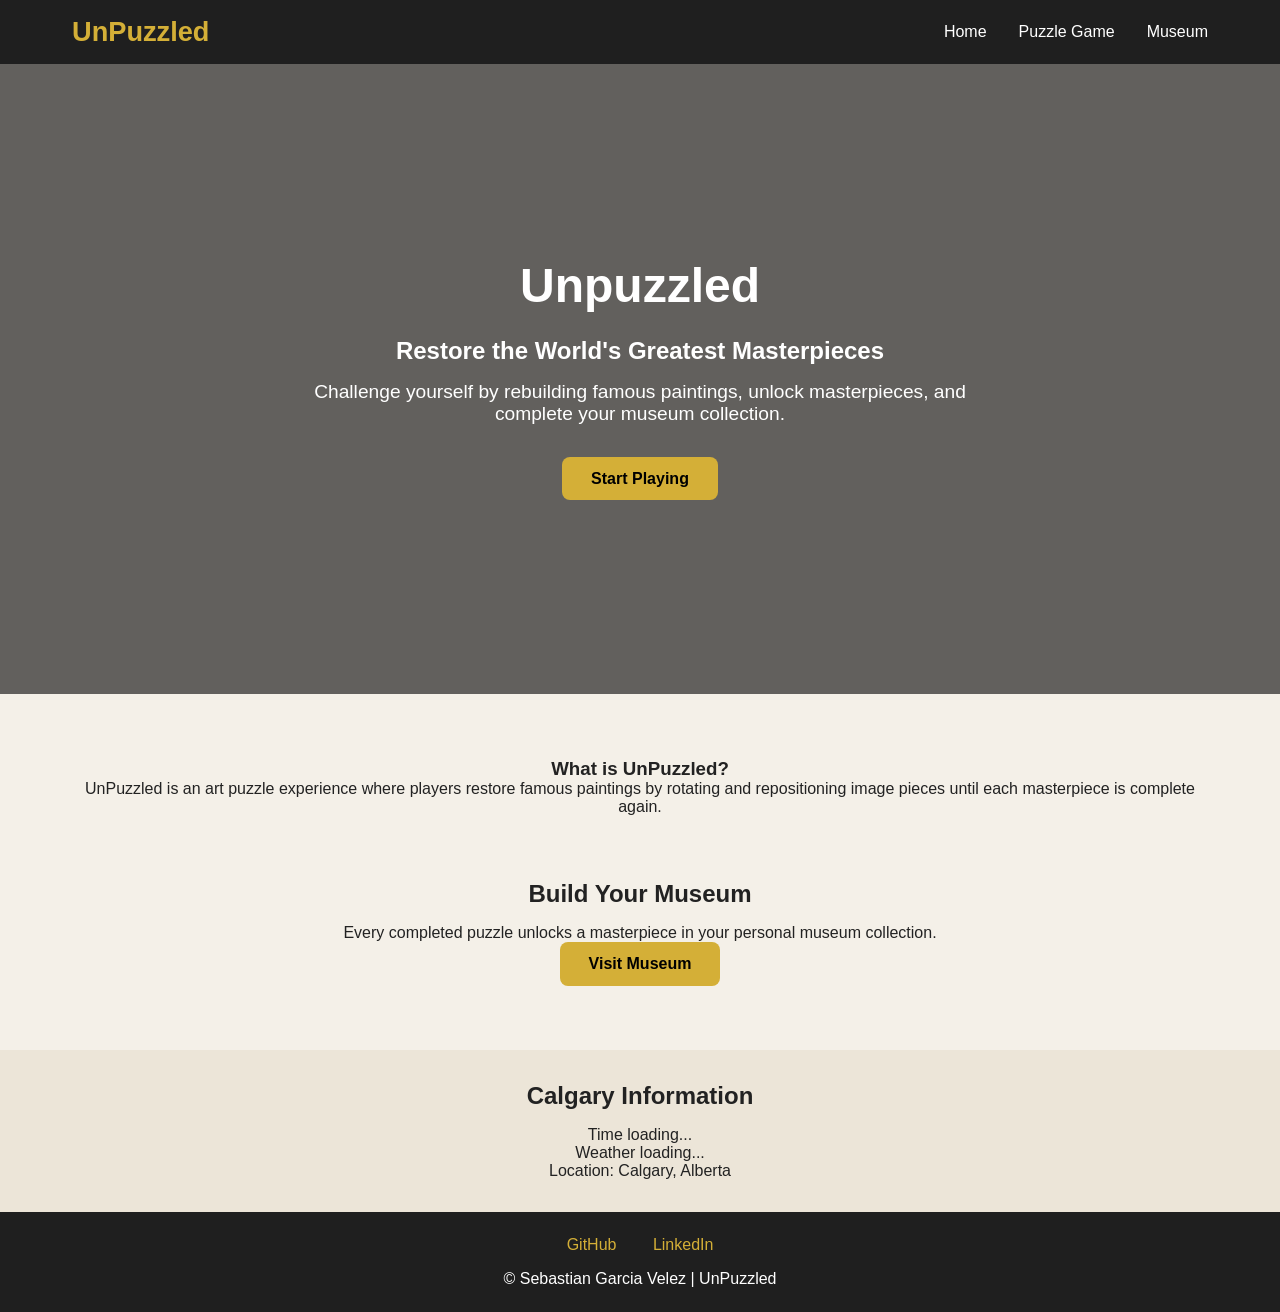
==== index.html @ bd198570 "Adding Images and basic index adding basic landing page html and css" ====
<!DOCTYPE html>
<html lang="en">
<head>
    <meta charset="UTF-8">
    <meta name="viewport" content="width=device-width, initial-scale=1.0">
    <script src="./main.js" defer></script> <!-- javaScript -->
    <link rel="stylesheet" href="style.css"> <!-- CSS -->
    <link rel="icon" type="image/png" href="images/favicon.png">
    <title>Unpuzzled | Home</title>
</head>
<body>
    <header>
        <nav>  <!-- Nav bar with home, museum and game -->
            <div class="logo">UnPuzzled</div>

            <ul class="nav-links">
                <li><a href="index.html">Home</a></li>
                <li><a href="game.html">Puzzle Game</a></li>
                <li><a href="museum.html">Museum</a></li>
            </ul>
        </nav>
    </header>

  <main>
        <section class="hero">

            <div class="hero-content">

                <h1>Unpuzzled</h1>
                <h2>Restore the World's Greatest Masterpieces</h2>

                <p>
                    Challenge yourself by rebuilding famous paintings,
                    unlock masterpieces, and complete your museum collection.
                </p>

                <a href="game.html" class="cta-button">
                    Start Playing
                </a>

            </div>

        </section>

        <section class="about">

            <h3>What is UnPuzzled?</h3>

            <p>
                UnPuzzled is an art puzzle experience where players restore
                famous paintings by rotating and repositioning image pieces
                until each masterpiece is complete again.
            </p>

        </section>

        <section class="museum-preview">

            <h2>Build Your Museum</h2>

            <p>
                Every completed puzzle unlocks a masterpiece
                in your personal museum collection.
            </p>

            <a href="museum.html" class="secondary-button">
                Visit Museum
            </a>

        </section>

    </main>

    <aside>

        <h2>Calgary Information</h2>

        <p id="current-time">
            Time loading...
        </p>

        <p id="weather">
            Weather loading...
        </p>

        <p>
            Location: Calgary, Alberta
        </p>

    </aside>

    
    <footer>

        <div class="footer-links">

            <a href="#">GitHub</a>

            <a href="#">LinkedIn</a>

        </div>

        <p>
            © <span id="year"></span>
            Sebastian Garcia Velez | UnPuzzled
        </p>

    </footer>
</body>
</html>
---- style.css ----
/* ---------- Roots ---------- */
:root {
 --yellow : #d4af37;
 --yellow_darker: #b89324;
 --bgGrey: #222;
 --bgBeige: #ece5d8;
 --bgBlack: #1f1f1f;

}
* {
    margin: 0;
    padding: 0;
    box-sizing: border-box;
}

/* ---------- BODY ---------- */

body {
    font-family: Arial, Helvetica, sans-serif;
    min-height: 100vh;

    display: flex;
    flex-direction: column;

    background-color: #f4f0e8;
    color: var(--bgGrey)
}

/* ---------- HEADER ---------- */

header {
    background-color: var(--bgBlack);
    position: sticky;
    top: 0;
    z-index: 100;
}

nav {
    max-width: 1200px;
    margin: auto;

    display: flex;
    justify-content: space-between;
    align-items: center;

    padding: 1rem 2rem;
}

.logo {
    font-size: 1.7rem;
    font-weight: bold;
    color: var(--yellow);
}

.nav-links {
    list-style: none;
    display: flex;
    gap: 2rem;
}

.nav-links a {
    text-decoration: none;
    color: white;
    transition: 0.3s;
}

.nav-links a:hover {
    color: var(--yellow);
}

/* ---------- MAIN ---------- */

main {
    flex: 1;
}

/* ---------- HERO ---------- */

.hero {
    min-height: 70vh;

    display: flex;
    justify-content: center;
    align-items: center;

    text-align: center;

    background:
        linear-gradient(
            rgba(0,0,0,.6),
            rgba(0,0,0,.6)
        ),
        url("../images/hero.jpg");

    background-size: cover;
    background-position: center;

    color: white;
}

.hero-content {
    max-width: 700px;
}

.hero h1 {
    font-size: 3rem;
    margin-bottom: 1.5rem;
}
.hero h2{
    margin-bottom: 1rem;
}

.hero p {
    font-size: 1.2rem;
    margin-bottom: 2rem;
}

/* ---------- BUTTONS ---------- */

.cta-button,
.secondary-button {

    display: inline-block;

    text-decoration: none;

    background-color: var(--yellow);
    color: black;

    padding: 0.8rem 1.8rem;

    border-radius: 8px;
    font-weight: bold;

    transition: 0.3s;
}

.cta-button:hover,
.secondary-button:hover {
    background-color: var(--yellow_darker);
}

/* ---------- SECTIONS ---------- */

.about,
.museum-preview {

    max-width: 1200px;

    margin: 4rem auto;

    padding: 0 2rem;

    text-align: center;
}

.about h2,
.museum-preview h2 {
    margin-bottom: 1rem;
}

/* ---------- GRID ---------- */

.painting-grid {

    display: grid;

    grid-template-columns:
        repeat(auto-fit, minmax(220px, 1fr));

    gap: 2rem;

    margin-top: 2rem;
}

.painting-card {

    background-color: white;

    border-radius: 10px;

    overflow: hidden;

    box-shadow: 0 4px 10px rgba(0,0,0,.1);

    transition: 0.3s;
}

.painting-card:hover {
    transform: translateY(-5px);
}

.painting-card img {
    width: 100%;
    height: 250px;
    object-fit: cover;
}

.painting-card h3 {
    margin-top: 1rem;
}

.painting-card p {
    margin: 1rem;
}

/* ---------- ASIDE ---------- */

aside {

    background-color: var(--bgBeige);

    text-align: center;

    padding: 2rem;
}

aside h2 {
    margin-bottom: 1rem;
}

/* ---------- FOOTER ---------- */

footer {

    background-color: var(--bgBlack);

    color: white;

    text-align: center;

    padding: 1.5rem;
}

.footer-links {
    margin-bottom: 1rem;
}

.footer-links a {

    color: var(--yellow);

    text-decoration: none;

    margin: 0 1rem;
}

.footer-links a:hover {
    text-decoration: underline;
}

/* ---------- MOBILE ---------- */

@media (max-width: 768px) {

    nav {
        flex-direction: column;
        gap: 1rem;
    }

    .nav-links {
        flex-direction: column;
        text-align: center;
        gap: 1rem;
    }

    .hero h1 {
        font-size: 2rem;
    }

    .hero p {
        font-size: 1rem;
    }
}
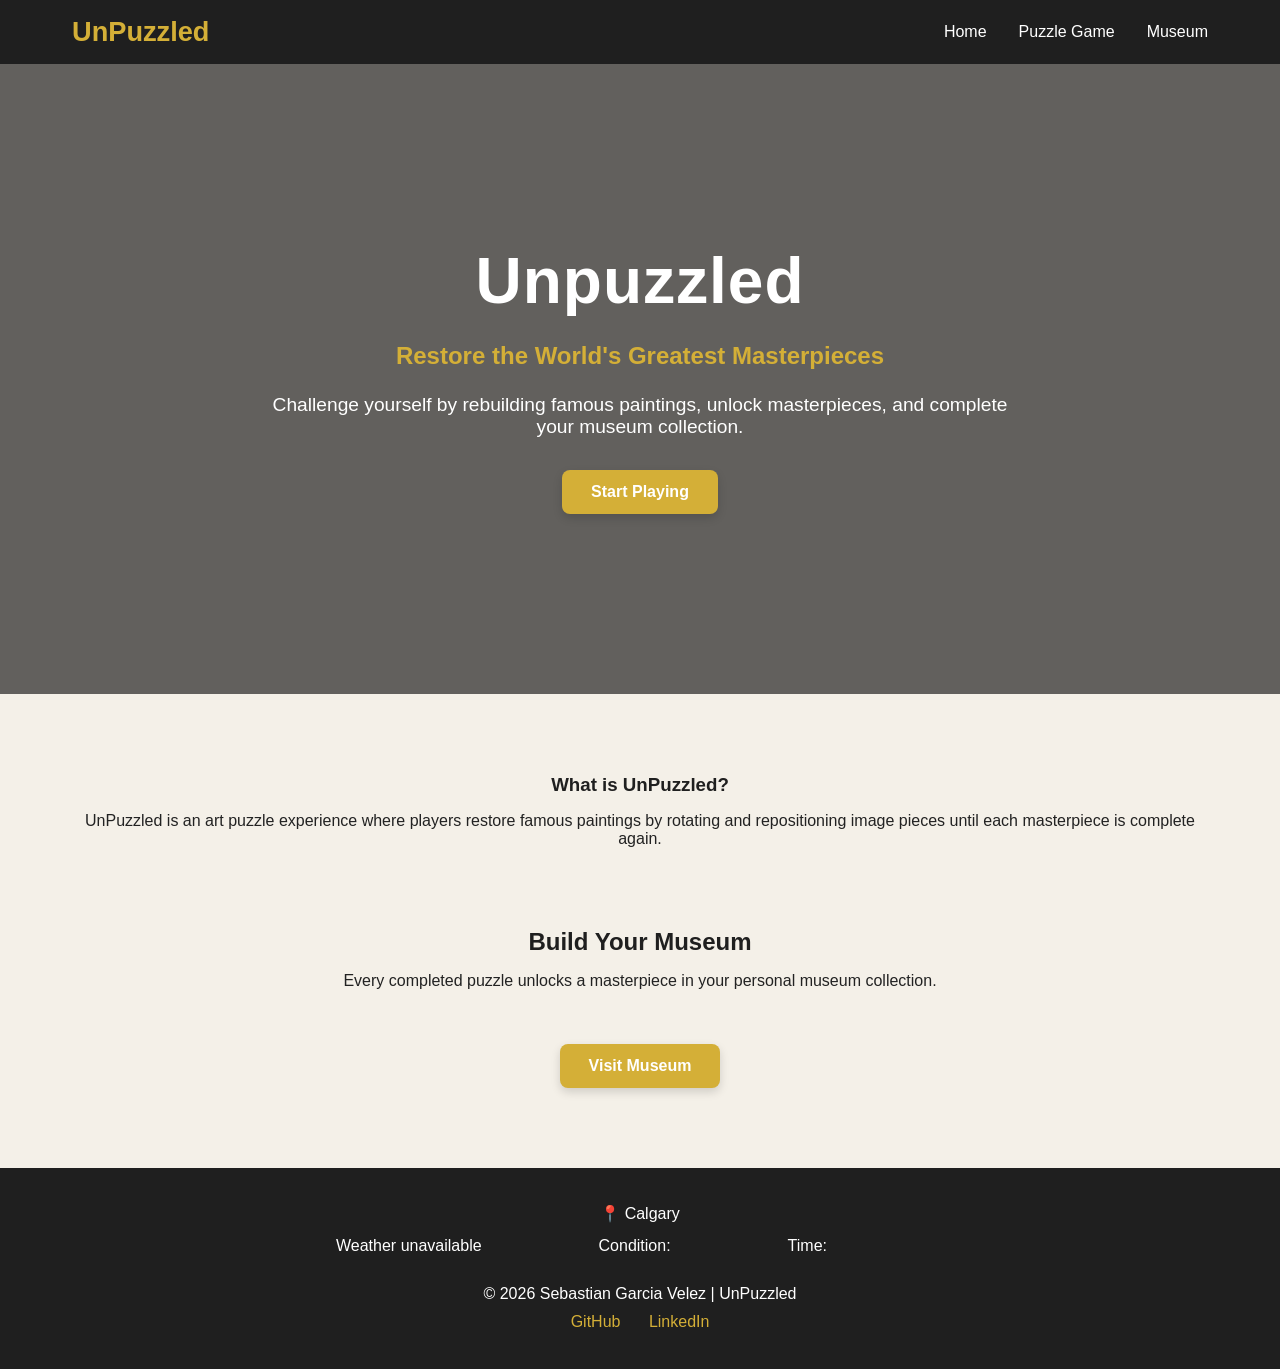
==== commit 94a0a2ea: "finishing project" ====
--- a/index.html
+++ b/index.html
@@ -70,41 +70,33 @@
         </section>
 
     </main>
-
-    <aside>
-
-        <h2>Calgary Information</h2>
-
-        <p id="current-time">
-            Time loading...
-        </p>
-
-        <p id="weather">
-            Weather loading...
-        </p>
-
-        <p>
-            Location: Calgary, Alberta
-        </p>
-
-    </aside>
-
     
     <footer>
+        <p id="footerLocation">📍 Calgary </p>
 
-        <div class="footer-links">
+        <div id="weatherInfo">
 
-            <a href="#">GitHub</a>
 
-            <a href="#">LinkedIn</a>
+
+            <p id="footerTemperature">
+                Loading weather...
+            </p>
+
+            <p id="footerCondition">Condition:</p>
+
+            <p id="footerTime">Time:</p>
+
+            <p id="footerDayNight"></p>
 
         </div>
-
-        <p>
-            © <span id="year"></span>
-            Sebastian Garcia Velez | UnPuzzled
-        </p>
-
+        <div>
+            <p>
+                    © <span id="year"></span>
+                    Sebastian Garcia Velez | UnPuzzled
+            </p>
+            <a href="https://github.com/sebastiangv">GitHub</a>
+            <a href="https://www.linkedin.com/in/sebastian-garcia-velez/">LinkedIn</a>
+        </div>
     </footer>
 </body>
 </html>
--- a/style.css
+++ b/style.css
@@ -125,7 +125,7 @@
     text-decoration: none;
 
     background-color: var(--yellow);
-    color: black;
+    color: white;
 
     padding: 0.8rem 1.8rem;
 
@@ -159,51 +159,6 @@
     margin-bottom: 1rem;
 }
 
-/* ---------- GRID ---------- */
-
-.painting-grid {
-
-    display: grid;
-
-    grid-template-columns:
-        repeat(auto-fit, minmax(220px, 1fr));
-
-    gap: 2rem;
-
-    margin-top: 2rem;
-}
-
-.painting-card {
-
-    background-color: white;
-
-    border-radius: 10px;
-
-    overflow: hidden;
-
-    box-shadow: 0 4px 10px rgba(0,0,0,.1);
-
-    transition: 0.3s;
-}
-
-.painting-card:hover {
-    transform: translateY(-5px);
-}
-
-.painting-card img {
-    width: 100%;
-    height: 250px;
-    object-fit: cover;
-}
-
-.painting-card h3 {
-    margin-top: 1rem;
-}
-
-.painting-card p {
-    margin: 1rem;
-}
-
 /* ---------- ASIDE ---------- */
 
 aside {
@@ -249,8 +204,673 @@
     text-decoration: underline;
 }
 
-/* ---------- MOBILE ---------- */
-
+/* ----------------- CSS GAME - MUSEUM ------------------*/
+/* ---------- PAGE BANNER ---------- */
+
+#game-area{
+    display: grid;
+    grid-template-columns: 0.5fr 3fr;
+}
+.page-banner {
+    text-align: center;
+    padding: 4rem 2rem;
+    background-color: var(--bgBeige);
+}
+
+.page-banner h1 {
+    margin-bottom: 1rem;
+}
+
+.page-banner p {
+    max-width: 650px;
+    margin: auto;
+}
+
+/* ---------- CAROUSEL ---------- */
+
+.carousel-section {
+
+    max-width: 1100px;
+    margin: 4rem auto;
+    padding: 0 2rem;
+    text-align: center;
+}
+
+.carousel-container {
+    display: grid;
+    grid-template-columns: 100px minmax(0, 500px) 100px;
+    gap: 30px;
+    align-items: center;
+    justify-content: center;
+    
+}
+
+.carousel-image-container img {
+    min-width: 350px;
+    min-height: 350px;
+
+    width: 100%;
+    max-width: 400px;
+    height: 450px;
+    object-fit: cover;
+
+    border-radius: 10px;
+    
+}
+
+.carousel-btn {
+    font-size: 2rem;
+    cursor: pointer;
+    padding: 0.5rem 1rem;
+
+    background-color: var(--yellow);
+    color: white;
+    border-color: transparent;
+    border-radius: 20px;
+}
+.carousel-btn:hover{
+    background-color: var(--yellow_darker);
+}
+
+.carousel-controls {
+    margin-top: 1rem;
+}
+
+.carousel-controls button{
+
+    width: 14vh;
+    height: 5vh;
+
+    padding: 5px;
+
+    background-color: var(--yellow);
+    color: white;
+    border-color: transparent;
+    border-radius: 10px;
+    
+    cursor: pointer;
+    font-size: 1rem;
+}
+
+.carousel-controls button:hover{
+
+    background-color: var(--yellow_darker);
+}
+#prevBtn{
+    margin-right: 30px;
+}
+#nextBtn
+{
+    margin-left: 30px;
+}
+
+/* ---------- SETTINGS ---------- */
+
+.game-settings {
+    max-width: 700px;
+    margin: 4rem auto;
+    padding: 0 2rem;
+}
+
+#puzzle-form {
+    display: flex;
+    flex-direction: column;
+    gap: 1rem;
+}
+
+#puzzle-form input,
+#puzzle-form button {
+    padding: 0.8rem;
+}
+
+.checkbox-group {
+    display: flex;
+    gap: 2rem;
+}
+
+/* ---------- PUZZLE ---------- */
+
+.puzzle-section {
+    display: flex;
+    flex-direction: column;
+    justify-content: center;
+    align-items: center;
+    max-width: 1000px;
+    margin: 4rem auto;
+    padding: 0 2rem;
+}
+.puzzle-section h2{
+    margin-bottom: 20px;
+}
+#puzzle-board {
+    min-height: 600px;
+    min-width: 600px;
+
+    border: 3px dashed var(--yellow_darker);
+
+    display: flex;
+    justify-content: center;
+    align-items: center;
+    
+}
+.swap-button {
+
+    border: none;
+    background-color: var(--yellow);
+    color: white;
+
+    display: flex;
+    justify-content: center;
+    align-items: center;
+
+    cursor: pointer;
+}
+.horizontal-swap {
+
+    width: 100%;
+    height: 15px;
+    border-radius: 15px;
+}
+.vertical-swap {
+
+    width: 15px;
+    height: 100%;
+
+    border-radius: 15px;
+}
+#puzzle-board {
+    display: grid;
+
+    justify-items: center;
+    align-items: center;
+
+    transition: filter 0.8s ease;
+}
+.swap-button:hover {
+
+    background-color: var(--yellow_darker);
+}
+
+.empty-cell {
+    background: transparent;
+}
+
+
+.completed-image {
+
+    width: 100%;
+    height: 100%;
+
+    object-fit: fill;
+
+    animation: reveal 0.8s ease;
+}
+.completed-board {
+
+    display: flex;
+    justify-content: center;
+    align-items: center;
+}
+@keyframes reveal {
+
+    from {
+        opacity: 0;
+        transform: scale(0.9);
+    }
+
+    to {
+        opacity: 1;
+        transform: scale(1);
+    }
+}
+
+
+
+/* ---------- MUSEUM ---------- */
+.museum-progress {
+    max-width: 1000px;
+    margin: 3rem auto;
+    text-align: center;
+}
+
+.progress-card {
+    background: white;
+    padding: 2rem;
+
+    border-radius: 10px;
+
+    box-shadow: 0 4px 10px rgba(0,0,0,.1);
+}
+
+.museum-gallery {
+    max-width: 1200px;
+    margin: 4rem auto;
+    padding: 0 2rem;
+}
+
+.museum-grid {
+    display: grid;
+
+    grid-template-columns:
+        repeat(auto-fit, minmax(250px, 1fr));
+
+    gap: 2rem;
+}
+
+.museum-card {
+    background: white;
+    border-radius: 10px;
+    overflow: hidden;
+
+    text-align: center;
+}
+
+.museum-card img {
+    width: 100%;
+    height: 300px;
+    object-fit: cover;
+}
+
+
+.museum-card.locked img {
+
+    filter: grayscale(100%);
+
+    opacity: 0.5;
+}
+
+.locked img {
+    filter: grayscale(100%) brightness(35%);
+}
+
+.locked p {
+    color: crimson;
+    font-weight: bold;
+}*/
+
+/*    --------------------------------------  */
+
+#game-status {
+    margin-bottom: 1.5rem;
+    font-weight: bold;
+    color: #555;
+}
+
+.puzzle-section {
+    max-width: 1000px;
+    margin: 4rem auto;
+    padding: 0 2rem;
+    text-align: center;
+}
+
+.puzzle-section h2 {
+    margin-bottom: 1rem;
+}
+
+#puzzle-board {
+
+    width: 700px;
+    height: 700px;
+
+    margin: 0 auto;
+
+    border: 4px solid #d4af37;
+
+    background-color: white;
+
+    display: grid;
+
+    overflow: hidden;
+
+    box-shadow: 0 5px 20px rgba(0,0,0,0.15);
+}
+
+.puzzle-piece {
+
+    width: 100%;
+    height: 100%;
+
+    background-repeat: no-repeat;
+    background-size: cover;
+
+    cursor: pointer;
+
+    border: 1px solid rgba(0,0,0,.1);
+}
+
+.puzzle-piece:focus {
+
+    outline: 4px solid #d4af37;
+    outline-offset: -4px;
+}
+.puzzle-piece:hover {
+
+    filter: brightness(1.1);
+}
+
+#victory-message {
+
+    margin-top: 2rem;
+
+    padding: 1rem;
+
+    background-color: #2e8b57;
+
+    color: white;
+
+    font-size: 1.3rem;
+
+    border-radius: 8px;
+}
+
+.hidden {
+    display: none;
+}
+
+
+
+.puzzle-piece {
+
+    transition:
+        transform 0.35s ease,
+        filter 0.25s ease;
+}
+
+@keyframes celebrate {
+
+    0% {
+        transform: scale(1);
+    }
+
+    50% {
+        transform: scale(1.05);
+    }
+
+    100% {
+        transform: scale(1);
+    }
+}
+
+.puzzle-complete {
+
+    animation: celebrate 1s ease;
+}
+
+/* =========================================
+   VISUAL IMPROVEMENTS
+   ========================================= */
+
+/* Add more spacing between major sections */
+
+.about,
+.museum-preview,
+.museum-progress,
+.museum-gallery,
+.carousel-section {
+    margin-top: 5rem;
+    margin-bottom: 5rem;
+}
+
+/* Give section titles stronger visual hierarchy */
+
+.about h2,
+.about h3,
+.museum-preview h2,
+.page-banner h1,
+.carousel-section h2,
+.puzzle-section h2,
+.museum-gallery h2,
+.museum-progress h2 {
+
+    margin-bottom: 1rem;
+
+    color: var(--bgBlack);
+
+    font-weight: bold;
+}
+
+/* Make hero section feel more polished */
+
+.hero-content {
+
+    max-width: 800px;
+
+    padding: 0 2rem;
+}
+
+.hero h1 {
+
+    font-size: 4rem;
+
+    letter-spacing: 1px;
+}
+
+.hero h2 {
+
+    color: var(--yellow);
+
+    margin-bottom: 1.5rem;
+}
+
+/* Small shadow for important buttons */
+
+.cta-button,
+.secondary-button,
+.carousel-btn,
+.carousel-controls button,
+#puzzle-form button {
+
+    box-shadow:
+        0 4px 10px rgba(0,0,0,.15);
+
+    transition:
+        background-color .3s ease,
+        transform .2s ease,
+        box-shadow .2s ease;
+}
+
+/* Add a subtle lift effect */
+
+.cta-button:hover,
+.secondary-button:hover,
+.carousel-btn:hover,
+.carousel-controls button:hover,
+#puzzle-form button:hover {
+
+    transform: translateY(-2px);
+
+    box-shadow:
+        0 6px 14px rgba(0,0,0,.2);
+}
+
+/* Give the settings panel a card look */
+
+.game-settings {
+
+    background-color: white;
+
+    padding: 2rem;
+
+    border-radius: 12px;
+
+    box-shadow:
+        0 5px 20px rgba(0,0,0,.08);
+}
+
+/* Better looking inputs */
+
+#puzzle-form input {
+
+    border: 1px solid #ccc;
+
+    border-radius: 8px;
+
+    font-size: 1rem;
+}
+
+#puzzle-form input:focus {
+
+    outline: none;
+
+    border-color: var(--yellow);
+
+    box-shadow:
+        0 0 0 3px rgba(212,175,55,.2);
+}
+
+/* Improve puzzle status appearance */
+
+#game-status {
+
+    background: white;
+
+    padding: 1rem;
+
+    border-radius: 10px;
+
+    box-shadow:
+        0 2px 8px rgba(0,0,0,.08);
+
+    margin-bottom: 2rem;
+}
+
+/* Improve museum cards */
+
+.museum-card {
+
+    box-shadow:
+        0 4px 15px rgba(0,0,0,.12);
+
+    transition:
+        transform .3s ease,
+        box-shadow .3s ease;
+}
+
+.museum-card:hover {
+
+    transform: translateY(-5px);
+
+    box-shadow:
+        0 8px 20px rgba(0,0,0,.18);
+}
+
+/* Add more emphasis to progress card */
+
+.progress-card {
+
+    border-left: 5px solid var(--yellow);
+}
+
+/* Better carousel image presentation */
+
+.carousel-image-container img {
+
+    box-shadow:
+        0 8px 20px rgba(0,0,0,.15);
+}
+
+/* Improve footer spacing */
+
+footer {
+    padding: 2rem;
+
+    line-height: 1.8;
+}
+
+/* Footer weather block */
+
+#weatherInfo {
+
+    margin-bottom: 1rem;
+}
+
+#weatherInfo p {
+
+    margin: .2rem 0;
+}
+
+/* Footer links */
+
+footer a {
+
+    color: var(--yellow);
+
+    text-decoration: none;
+
+    margin: 0 .75rem;
+
+    transition: color .3s ease;
+}
+
+footer a:hover {
+
+    color: white;
+}
+
+#weatherInfo {
+    padding-left: 25%;
+    padding-right: 25%;
+    display: flex;
+    flex-direction: row;
+    align-items: center;
+    justify-content: space-between;
+    gap: 20px;
+}
+
+/* Give sections a consistent width */
+
+.about,
+.museum-preview,
+.museum-progress,
+.museum-gallery,
+.carousel-section {
+
+    max-width: 1200px;
+}
+
+/* Smooth image hover effect */
+
+.museum-card img {
+
+    transition:
+        transform .4s ease;
+}
+
+.museum-card:hover img {
+
+    transform: scale(1.03);
+}
+
+.museum-preview a {
+    margin-top: 6vh;
+}
+@media (max-width: 768px) {
+
+    #game-area {
+        margin-top: 0%;
+        align-items: center;
+        justify-content: center;
+        grid-template-columns: 1fr;
+        grid-template-rows: 250px auto;
+        gap: 1rem;
+    }
+
+    .game-settings {
+        display: grid;
+        grid-template-columns: 1fr;
+        grid-template-rows: 30px auto;
+
+    }
+
+}
+@media (max-width: 768px) {
+
+    #puzzle-board {
+
+        width: 90vw;
+        height: 90vw;
+    }
+}
 @media (max-width: 768px) {
 
     nav {
